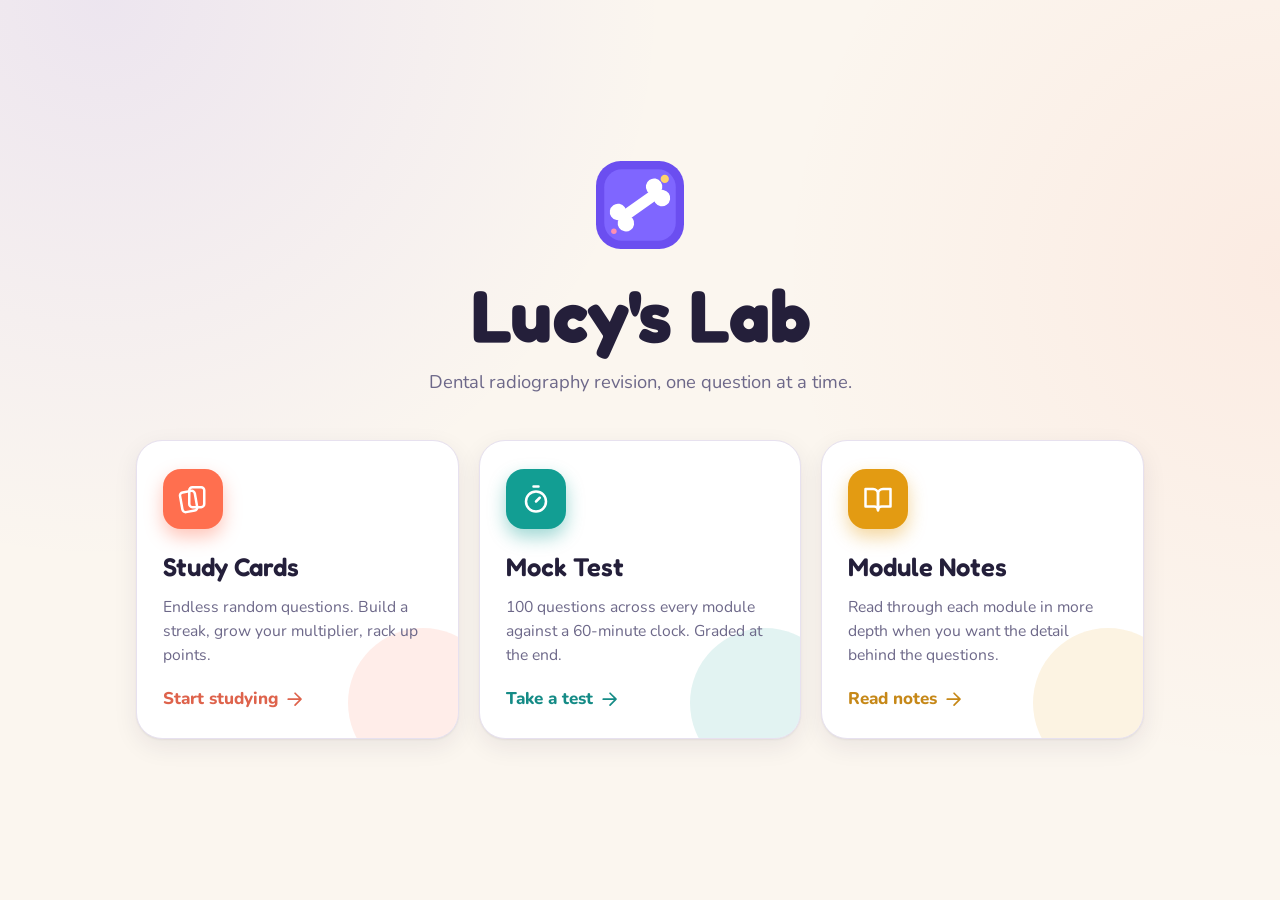
==== index.html @ f3a6582a "Add Lucy's Lab dental radiography revision site Static site (no build step) with Study Cards, a time" ====
<!doctype html>
<html lang="en">
<head>
  <meta charset="utf-8">
  <meta name="viewport" content="width=device-width, initial-scale=1">
  <title>Lucy's Lab</title>
  <meta name="description" content="Radiography revision: study cards, mock tests and module notes.">
  <link rel="icon" href="assets/img/logo.svg" type="image/svg+xml">
  <link rel="preconnect" href="https://fonts.googleapis.com">
  <link rel="preconnect" href="https://fonts.gstatic.com" crossorigin>
  <link href="https://fonts.googleapis.com/css2?family=Fredoka:wght@400;500;600;700&family=Nunito:wght@400;600;700;800&display=swap" rel="stylesheet">
  <link rel="stylesheet" href="assets/css/styles.css">
</head>
<body>
  <main class="home">
    <header class="home-hero">
      <img class="logo" src="assets/img/logo.svg" alt="">
      <h1>Lucy's Lab</h1>
      <p>Dental radiography revision, one question at a time.</p>
    </header>

    <nav class="home-tiles" aria-label="Sections">
      <a class="tile tile-study" href="study.html">
        <span class="tile-icon">
          <svg class="icon" viewBox="0 0 24 24"><rect x="2.5" y="6" width="12" height="16" rx="2.5" transform="rotate(-10 8.5 14)"/><rect x="9" y="2.5" width="12" height="16" rx="2.5"/></svg>
        </span>
        <span class="tile-title">Study Cards</span>
        <span class="tile-desc">Endless random questions. Build a streak, grow your multiplier, rack up points.</span>
        <span class="tile-go">Start studying <svg class="icon" viewBox="0 0 24 24"><path d="M5 12h14M13 5l7 7-7 7"/></svg></span>
      </a>

      <a class="tile tile-mock" href="mock.html">
        <span class="tile-icon">
          <svg class="icon" viewBox="0 0 24 24"><path d="M10 2h4M12 14l3-3"/><circle cx="12" cy="14" r="8"/></svg>
        </span>
        <span class="tile-title">Mock Test</span>
        <span class="tile-desc">100 questions across every module against a 60-minute clock. Graded at the end.</span>
        <span class="tile-go">Take a test <svg class="icon" viewBox="0 0 24 24"><path d="M5 12h14M13 5l7 7-7 7"/></svg></span>
      </a>

      <a class="tile tile-notes" href="notes.html">
        <span class="tile-icon">
          <svg class="icon" viewBox="0 0 24 24"><path d="M2 4h6a4 4 0 0 1 4 4v13a3 3 0 0 0-3-3H2z"/><path d="M22 4h-6a4 4 0 0 0-4 4v13a3 3 0 0 1 3-3h7z"/></svg>
        </span>
        <span class="tile-title">Module Notes</span>
        <span class="tile-desc">Read through each module in more depth when you want the detail behind the questions.</span>
        <span class="tile-go">Read notes <svg class="icon" viewBox="0 0 24 24"><path d="M5 12h14M13 5l7 7-7 7"/></svg></span>
      </a>
    </nav>
  </main>
</body>
</html>
---- assets/css/styles.css ----
/* ==========================================================================
   Lucy's Lab — shared styles
   ========================================================================== */

:root {
  --bg: #fbf6ef;
  --surface: #ffffff;
  --surface-2: #f5f1fa;
  --ink: #241f3a;
  --muted: #6d6889;
  --line: #e7e1ef;
  --primary: #6b4ef0;
  --primary-ink: #ffffff;
  --primary-soft: #ece7ff;
  --study: #ff6f4f;
  --mock: #129e93;
  --notes: #e39b12;
  --good: #1f9d57;
  --good-soft: #e2f6e9;
  --bad: #e0424a;
  --bad-soft: #fde9e9;
  --warn: #d97f00;
  --shadow: 0 1px 2px rgba(36, 31, 58, .06), 0 8px 24px rgba(36, 31, 58, .08);
  --shadow-lg: 0 2px 4px rgba(36, 31, 58, .06), 0 20px 44px rgba(36, 31, 58, .14);
  --radius: 22px;
  --radius-sm: 14px;
  --font-display: 'Fredoka', system-ui, sans-serif;
  --font-body: 'Nunito', system-ui, sans-serif;
  color-scheme: light;
}

@media (prefers-color-scheme: dark) {
  :root {
    --bg: #15131d;
    --surface: #211d2e;
    --surface-2: #2a2539;
    --ink: #f2eff9;
    --muted: #a7a1bf;
    --line: #363049;
    --primary: #9b85ff;
    --primary-ink: #17132a;
    --primary-soft: #2e2650;
    --study: #ff8a6e;
    --mock: #3cc7ba;
    --notes: #f5bb4a;
    --good: #45c97f;
    --good-soft: #1b3326;
    --bad: #ff6b72;
    --bad-soft: #3d2026;
    --warn: #ffad33;
    --shadow: 0 1px 2px rgba(0, 0, 0, .3), 0 8px 24px rgba(0, 0, 0, .25);
    --shadow-lg: 0 2px 4px rgba(0, 0, 0, .3), 0 20px 44px rgba(0, 0, 0, .35);
    color-scheme: dark;
  }
}

*, *::before, *::after { box-sizing: border-box; }

html { -webkit-text-size-adjust: 100%; }

body {
  margin: 0;
  min-height: 100vh;
  background: var(--bg);
  background-image:
    radial-gradient(circle at 8% 0%, color-mix(in srgb, var(--primary) 10%, transparent) 0, transparent 38%),
    radial-gradient(circle at 100% 30%, color-mix(in srgb, var(--study) 8%, transparent) 0, transparent 35%);
  background-attachment: fixed;
  color: var(--ink);
  font-family: var(--font-body);
  font-size: 17px;
  line-height: 1.55;
}

h1, h2, h3, h4 { font-family: var(--font-display); font-weight: 600; line-height: 1.2; margin: 0; }
a { color: var(--primary); }
button { font: inherit; color: inherit; }
[hidden] { display: none !important; }

:focus-visible { outline: 3px solid var(--primary); outline-offset: 2px; }

.icon { width: 1.2em; height: 1.2em; flex: none; fill: none; stroke: currentColor; stroke-width: 2; stroke-linecap: round; stroke-linejoin: round; }

.visually-hidden {
  position: absolute; width: 1px; height: 1px; padding: 0; margin: -1px;
  overflow: hidden; clip: rect(0 0 0 0); white-space: nowrap; border: 0;
}

/* ---------- Top bar ---------- */

.topbar {
  position: sticky; top: 0; z-index: 20;
  display: flex; align-items: center; justify-content: space-between; gap: 12px;
  padding: 10px 20px;
  background: color-mix(in srgb, var(--bg) 82%, transparent);
  backdrop-filter: blur(12px);
  -webkit-backdrop-filter: blur(12px);
  border-bottom: 1px solid var(--line);
}

.brand {
  display: inline-flex; align-items: center; gap: 10px;
  font-family: var(--font-display); font-weight: 600; font-size: 1.25rem;
  color: var(--ink); text-decoration: none;
}
.brand .logo { width: 34px; height: 34px; }

.topnav { display: flex; gap: 4px; }
.topnav a {
  padding: 7px 14px; border-radius: 999px;
  color: var(--muted); text-decoration: none; font-weight: 700; font-size: .95rem;
  transition: background .15s, color .15s;
}
.topnav a:hover { background: var(--surface-2); color: var(--ink); }
.topnav a[aria-current="page"] { background: var(--ink); color: var(--bg); }

@media (max-width: 560px) {
  .topbar { padding: 8px 12px; }
  .brand span { display: none; }
  .topnav a { padding: 6px 11px; font-size: .9rem; }
}

/* ---------- Generic layout ---------- */

.page { width: 100%; max-width: 760px; margin: 0 auto; padding: 24px 16px 64px; }
.page-wide { max-width: 1080px; }

.card {
  background: var(--surface);
  border: 1px solid var(--line);
  border-radius: var(--radius);
  box-shadow: var(--shadow);
  padding: 28px;
}
@media (max-width: 560px) { .card { padding: 20px; border-radius: 18px; } }

.eyebrow {
  font-size: .78rem; font-weight: 800; letter-spacing: .08em; text-transform: uppercase; color: var(--muted);
}

/* ---------- Buttons ---------- */

.btn {
  display: inline-flex; align-items: center; justify-content: center; gap: 8px;
  padding: 12px 22px; border-radius: 999px;
  border: 2px solid transparent;
  font-weight: 800; font-size: 1rem; text-decoration: none; cursor: pointer;
  transition: transform .12s ease, box-shadow .15s, background .15s, border-color .15s;
}
.btn:active { transform: scale(.97); }
.btn-primary { background: var(--primary); color: var(--primary-ink); box-shadow: 0 6px 16px color-mix(in srgb, var(--primary) 35%, transparent); }
.btn-primary:hover { box-shadow: 0 8px 22px color-mix(in srgb, var(--primary) 45%, transparent); transform: translateY(-1px); }
.btn-ghost { background: var(--surface); color: var(--ink); border-color: var(--line); }
.btn-ghost:hover { border-color: var(--muted); }
.btn-danger { background: var(--bad); color: #fff; }
.btn-sm { padding: 8px 16px; font-size: .92rem; }
.btn:disabled { opacity: .45; cursor: not-allowed; transform: none; box-shadow: none; }

/* ---------- Module tag ---------- */

.module-tag {
  --mod: var(--primary);
  display: inline-flex; align-items: center; gap: 6px;
  padding: 4px 11px; border-radius: 999px;
  background: color-mix(in srgb, var(--mod) 14%, transparent);
  color: color-mix(in srgb, var(--mod) 80%, var(--ink));
  font-size: .8rem; font-weight: 800;
}
.module-tag::before { content: ""; width: 7px; height: 7px; border-radius: 50%; background: var(--mod); }

/* ==========================================================================
   Home
   ========================================================================== */

.home {
  min-height: 100vh;
  display: flex; flex-direction: column; justify-content: center; align-items: center;
  padding: 48px 16px;
  max-width: 1040px; margin: 0 auto;
}

.home-hero { text-align: center; margin-bottom: 44px; }
.home-hero .logo { width: 88px; height: 88px; margin-bottom: 14px; animation: float 5s ease-in-out infinite; }
.home-hero h1 { font-size: clamp(2.8rem, 9vw, 4.6rem); font-weight: 700; letter-spacing: -.01em; }
.home-hero p { margin: 8px 0 0; color: var(--muted); font-size: 1.15rem; }

.home-tiles { display: grid; grid-template-columns: repeat(3, 1fr); gap: 20px; width: 100%; }
@media (max-width: 820px) { .home-tiles { grid-template-columns: 1fr; max-width: 480px; } }

.tile {
  --tile: var(--primary);
  position: relative; overflow: hidden;
  display: flex; flex-direction: column; align-items: flex-start; gap: 8px;
  padding: 28px 26px 26px;
  background: var(--surface);
  border: 1px solid var(--line);
  border-radius: 26px;
  box-shadow: var(--shadow);
  color: var(--ink); text-decoration: none;
  transition: transform .2s cubic-bezier(.3, 1.4, .5, 1), box-shadow .2s, border-color .2s;
}
.tile::after {
  content: ""; position: absolute; right: -40px; bottom: -40px; width: 150px; height: 150px; border-radius: 50%;
  background: color-mix(in srgb, var(--tile) 12%, transparent);
  transition: transform .3s ease;
}
.tile:hover { transform: translateY(-6px) rotate(-.6deg); box-shadow: var(--shadow-lg); border-color: color-mix(in srgb, var(--tile) 45%, var(--line)); }
.tile:hover::after { transform: scale(1.35); }
.tile:active { transform: translateY(-2px) scale(.99); }
.tile-study { --tile: var(--study); }
.tile-mock { --tile: var(--mock); }
.tile-notes { --tile: var(--notes); }

.tile-icon {
  display: grid; place-items: center; width: 60px; height: 60px; border-radius: 18px; margin-bottom: 10px;
  background: var(--tile); color: #fff;
  box-shadow: 0 8px 18px color-mix(in srgb, var(--tile) 40%, transparent);
}
.tile-icon .icon { width: 30px; height: 30px; }
.tile-title { font-family: var(--font-display); font-size: 1.6rem; font-weight: 600; }
.tile-desc { color: var(--muted); font-size: .98rem; position: relative; z-index: 1; }
.tile-go {
  margin-top: 10px; display: inline-flex; align-items: center; gap: 6px;
  font-weight: 800; color: color-mix(in srgb, var(--tile) 85%, var(--ink)); position: relative; z-index: 1;
}
.tile:hover .tile-go .icon { transform: translateX(4px); }
.tile-go .icon { transition: transform .2s; }

@media (max-width: 820px) {
  .home-hero { margin-bottom: 28px; }
  .tile { flex-direction: row; flex-wrap: wrap; align-items: center; column-gap: 16px; padding: 20px; }
  .tile-icon { margin: 0; width: 52px; height: 52px; }
  .tile-title { font-size: 1.4rem; }
  .tile-desc { flex-basis: 100%; }
  .tile-go { display: none; }
}

/* ==========================================================================
   Study cards
   ========================================================================== */

.scorebar {
  display: flex; align-items: center; justify-content: space-between; gap: 12px; flex-wrap: wrap;
  margin-bottom: 14px;
}
.score-main { font-family: var(--font-display); font-size: 1.45rem; font-weight: 600; }
.score-main .num { display: inline-block; min-width: 1ch; }
.score-main .sep { color: var(--line); margin: 0 6px; font-weight: 400; }
.score-main .lbl { color: var(--muted); font-weight: 500; }

.mult {
  display: inline-flex; align-items: center; gap: 6px;
  padding: 7px 14px 7px 11px; border-radius: 999px;
  font-family: var(--font-display); font-weight: 700; font-size: 1.15rem;
  background: var(--surface-2); color: var(--muted);
  border: 2px solid var(--line);
  transition: background .3s, color .3s, border-color .3s, box-shadow .3s;
}
.mult[data-level="1"] { background: #fff4d6; color: #b77500; border-color: #ffd36b; }
.mult[data-level="2"] { background: #ffe6d6; color: #d2510f; border-color: #ffab78; }
.mult[data-level="3"] { background: #ffdcdc; color: #d1232f; border-color: #ff8f8f; }
.mult[data-level="4"] {
  background: linear-gradient(135deg, #ff5f8f, #ff8a3d); color: #fff; border-color: transparent;
  animation: glow 1.6s ease-in-out infinite;
}
@media (prefers-color-scheme: dark) {
  .mult[data-level="1"] { background: #3b2f12; color: #ffc94a; border-color: #6a5216; }
  .mult[data-level="2"] { background: #43230f; color: #ff9b5e; border-color: #7a3c15; }
  .mult[data-level="3"] { background: #461920; color: #ff7b84; border-color: #7f2731; }
}
.mult.bump { animation: bump .5s cubic-bezier(.3, 1.8, .5, 1); }
.mult[data-level="4"].bump { animation: bump .5s cubic-bezier(.3, 1.8, .5, 1), glow 1.6s ease-in-out infinite; }
.mult.drop { animation: drop .6s ease; }

.substats { display: flex; gap: 18px; flex-wrap: wrap; color: var(--muted); font-size: .9rem; font-weight: 700; margin: -4px 0 18px; }
.substats b { color: var(--ink); }

.filter {
  margin-bottom: 20px;
  background: var(--surface); border: 1px solid var(--line); border-radius: var(--radius-sm);
  box-shadow: var(--shadow);
}
.filter summary {
  display: flex; align-items: center; justify-content: space-between; gap: 12px;
  padding: 12px 16px; cursor: pointer; list-style: none;
}
.filter summary::-webkit-details-marker { display: none; }
.filter-label { display: flex; flex-direction: column; min-width: 0; }
.filter-summary { font-weight: 800; overflow: hidden; text-overflow: ellipsis; white-space: nowrap; }
.filter-toggle { flex: none; display: inline-flex; align-items: center; gap: 4px; font-weight: 800; font-size: .9rem; color: var(--primary); }
.filter-toggle .icon { transition: transform .2s; }
.filter[open] .filter-toggle .icon { transform: rotate(180deg); }
.filter-body { padding: 4px 16px 16px; border-top: 1px solid var(--line); animation: fadeUp .25s ease; }
.filter-hint { margin: 12px 0 4px; color: var(--muted); font-size: .9rem; }
.filter-group { margin-top: 14px; }
.filter-group-head { display: flex; align-items: baseline; justify-content: space-between; gap: 10px; margin-bottom: 8px; }
.filter-group-head h3 {
  display: flex; align-items: center; gap: 8px;
  font-family: var(--font-body); font-size: .8rem; font-weight: 800; text-transform: uppercase; letter-spacing: .07em; color: var(--muted);
}
.filter-group-head h3::before { content: ""; width: 10px; height: 10px; border-radius: 3px; background: var(--mod); }
.filter-foot { display: flex; justify-content: flex-end; gap: 8px; margin-top: 18px; flex-wrap: wrap; }
.link-btn { background: none; border: none; padding: 2px 0; color: var(--primary); font-weight: 800; font-size: .85rem; cursor: pointer; }
.link-btn:hover { text-decoration: underline; }
.chips { display: flex; flex-wrap: wrap; gap: 8px; }
.chip {
  --mod: var(--ink);
  display: inline-flex; align-items: center; gap: 7px;
  padding: 7px 13px; border-radius: 999px;
  background: var(--surface); border: 2px solid var(--line);
  font-weight: 700; font-size: .9rem; cursor: pointer;
  transition: background .15s, border-color .15s, transform .12s;
}
.chip:hover { border-color: color-mix(in srgb, var(--mod) 50%, var(--line)); }
.chip:active { transform: scale(.96); }
.chip-dot { width: 9px; height: 9px; border-radius: 50%; background: var(--mod); }
.chip-count { color: var(--muted); font-weight: 600; font-size: .8rem; }
.chip[aria-pressed="true"] {
  background: color-mix(in srgb, var(--mod) 14%, var(--surface));
  border-color: var(--mod);
}
.chip:disabled { opacity: .45; cursor: not-allowed; }

.qcard { position: relative; }
.qcard.enter { animation: cardIn .45s cubic-bezier(.2, 1.2, .4, 1); }
.qcard.shake { animation: shake .45s ease; }

.qmeta { display: flex; align-items: center; justify-content: space-between; gap: 10px; margin-bottom: 14px; flex-wrap: wrap; }
.qtype { color: var(--muted); font-size: .85rem; font-weight: 700; }
.qtext { font-size: 1.45rem; font-weight: 500; margin-bottom: 22px; }
@media (max-width: 560px) { .qtext { font-size: 1.25rem; } }

.options { display: grid; gap: 10px; }
.options.tf { grid-template-columns: 1fr 1fr; }

.option {
  display: flex; align-items: center; gap: 14px; width: 100%;
  padding: 13px 16px; text-align: left;
  background: var(--surface); border: 2px solid var(--line); border-radius: var(--radius-sm);
  cursor: pointer;
  transition: transform .12s ease, border-color .15s, background .15s, opacity .2s;
}
.option:hover:not(:disabled) { border-color: var(--primary); transform: translateY(-1px); }
.option:active:not(:disabled) { transform: scale(.985); }
.option:disabled { cursor: default; }
.option .letter {
  flex: none; display: grid; place-items: center; width: 34px; height: 34px; border-radius: 10px;
  background: var(--surface-2); font-family: var(--font-display); font-weight: 600;
  transition: background .15s, color .15s;
}
.option .opt-text { flex: 1; }
.option .opt-note { flex: none; font-size: .78rem; font-weight: 800; text-transform: uppercase; letter-spacing: .04em; }

.options.tf .option { flex-direction: column; justify-content: center; gap: 6px; padding: 22px 12px; text-align: center; font-family: var(--font-display); font-size: 1.3rem; font-weight: 600; }
.options.tf .option .letter { display: none; }

.option.is-selected { border-color: var(--primary); background: var(--primary-soft); }
.option.is-selected .letter { background: var(--primary); color: var(--primary-ink); }
.option.is-correct { border-color: var(--good); background: var(--good-soft); }
.option.is-correct .letter { background: var(--good); color: #fff; }
.option.is-correct .opt-note { color: var(--good); }
.option.is-wrong { border-color: var(--bad); background: var(--bad-soft); }
.option.is-wrong .letter { background: var(--bad); color: #fff; }
.option.is-wrong .opt-note { color: var(--bad); }
.option.is-dim { opacity: .5; }
.option.is-correct.pop { animation: pop .45s cubic-bezier(.3, 1.8, .5, 1); }

.feedback { margin-top: 20px; padding-top: 18px; border-top: 2px dashed var(--line); animation: fadeUp .3s ease; }
.verdict { font-family: var(--font-display); font-size: 1.3rem; font-weight: 600; margin: 0 0 6px; }
.verdict.good { color: var(--good); }
.verdict.bad { color: var(--bad); }
.explanation { margin: 0 0 16px; color: var(--muted); }
.feedback-row { display: flex; justify-content: space-between; align-items: center; gap: 12px; flex-wrap: wrap; }
.kbd-hint { color: var(--muted); font-size: .82rem; }
.kbd-hint kbd { font-family: var(--font-body); font-weight: 800; padding: 1px 6px; border-radius: 6px; border: 1px solid var(--line); background: var(--surface-2); }
@media (hover: none) { .kbd-hint { display: none; } }

.float-points {
  position: fixed; z-index: 60; pointer-events: none;
  font-family: var(--font-display); font-weight: 700; font-size: 1.8rem; color: var(--good);
  text-shadow: 0 2px 0 var(--surface);
  animation: floatUp 1s ease-out forwards;
}

.banner {
  position: fixed; left: 50%; top: 38%; z-index: 70; pointer-events: none;
  transform: translate(-50%, -50%) scale(.6); opacity: 0;
  padding: 18px 30px; border-radius: 24px; text-align: center;
  background: linear-gradient(135deg, #ff5f8f, #ff8a3d); color: #fff;
  box-shadow: 0 20px 50px rgba(255, 95, 143, .45);
}
.banner strong { display: block; font-family: var(--font-display); font-size: 2.2rem; line-height: 1.1; }
.banner span { font-weight: 800; opacity: .9; }
.banner.show { animation: bannerIn 1.8s cubic-bezier(.2, 1.4, .4, 1) forwards; }

.toast {
  position: fixed; left: 50%; bottom: 24px; z-index: 80;
  transform: translateX(-50%);
  padding: 11px 20px; border-radius: 999px;
  background: var(--ink); color: var(--bg); font-weight: 700; font-size: .95rem;
  box-shadow: var(--shadow-lg);
  animation: toastIn 2.6s ease forwards;
}

.empty-state { text-align: center; padding: 40px 20px; color: var(--muted); }
.empty-state h2 { color: var(--ink); margin-bottom: 8px; }

.confetti-canvas { position: fixed; inset: 0; width: 100%; height: 100%; pointer-events: none; z-index: 50; }

/* ==========================================================================
   Mock test
   ========================================================================== */

.intro { text-align: center; padding: 40px 28px; }
.intro-icon {
  display: grid; place-items: center; width: 76px; height: 76px; margin: 0 auto 18px; border-radius: 22px;
  background: var(--mock); color: #fff; box-shadow: 0 10px 22px color-mix(in srgb, var(--mock) 40%, transparent);
}
.intro-icon .icon { width: 38px; height: 38px; }
.intro h1 { font-size: 2.3rem; margin-bottom: 10px; }
.intro p { color: var(--muted); max-width: 460px; margin: 0 auto 8px; }
.intro-facts { display: flex; justify-content: center; gap: 12px; flex-wrap: wrap; margin: 24px 0 28px; }
.fact { padding: 12px 18px; border-radius: 16px; background: var(--surface-2); min-width: 110px; }
.fact b { display: block; font-family: var(--font-display); font-size: 1.6rem; font-weight: 600; line-height: 1.1; }
.fact span { font-size: .85rem; color: var(--muted); font-weight: 700; }
.intro-actions { display: flex; justify-content: center; gap: 10px; flex-wrap: wrap; }
.note { margin-top: 14px; font-size: .9rem; color: var(--warn); font-weight: 700; }
.history { margin-top: 30px; text-align: left; }
.history h3 { font-size: 1rem; margin-bottom: 8px; text-align: center; color: var(--muted); }
.history ul { list-style: none; margin: 0 auto; padding: 0; max-width: 380px; }
.history li { display: flex; justify-content: space-between; padding: 8px 4px; border-bottom: 1px solid var(--line); font-size: .92rem; }
.history li b { font-family: var(--font-display); }

.test-head {
  position: sticky; top: 57px; z-index: 10;
  display: flex; align-items: center; justify-content: space-between; gap: 10px;
  padding: 10px 0; margin-bottom: 12px;
  background: var(--bg);
}
.test-progress { font-weight: 800; }
.test-progress .muted { color: var(--muted); font-weight: 700; }
.progress-track { height: 6px; border-radius: 999px; background: var(--line); overflow: hidden; margin-bottom: 18px; }
.progress-fill { height: 100%; width: 0; background: var(--mock); border-radius: inherit; transition: width .3s ease; }

.timer {
  display: inline-flex; align-items: center; gap: 7px;
  padding: 7px 14px; border-radius: 999px;
  background: var(--surface); border: 2px solid var(--line);
  font-family: var(--font-display); font-weight: 600; font-size: 1.15rem; font-variant-numeric: tabular-nums;
}
.timer.warn { border-color: var(--warn); color: var(--warn); }
.timer.danger { border-color: var(--bad); color: var(--bad); animation: pulse 1s ease-in-out infinite; }

.test-nav { display: flex; justify-content: space-between; gap: 10px; margin-top: 22px; }
.flag-btn[aria-pressed="true"] { background: #fff1d1; border-color: var(--notes); color: #9a6200; }
@media (prefers-color-scheme: dark) { .flag-btn[aria-pressed="true"] { background: #3b2f12; color: var(--notes); } }

.palette-wrap { margin-top: 22px; }
.palette-head { display: flex; justify-content: space-between; align-items: baseline; gap: 10px; margin-bottom: 10px; flex-wrap: wrap; }
.legend { display: flex; gap: 14px; font-size: .8rem; color: var(--muted); font-weight: 700; flex-wrap: wrap; }
.legend i { display: inline-block; width: 11px; height: 11px; border-radius: 4px; margin-right: 5px; vertical-align: -1px; border: 2px solid var(--line); }
.legend .l-ans { background: var(--mock); border-color: var(--mock); }
.legend .l-flag { border-color: var(--notes); background: #fff1d1; }
.palette { display: grid; grid-template-columns: repeat(auto-fill, minmax(38px, 1fr)); gap: 6px; }
.pal {
  position: relative; aspect-ratio: 1; border-radius: 10px;
  border: 2px solid var(--line); background: var(--surface);
  font-weight: 800; font-size: .85rem; cursor: pointer;
  transition: transform .1s, background .15s, border-color .15s;
}
.pal:hover { border-color: var(--muted); }
.pal.answered { background: var(--mock); border-color: var(--mock); color: #fff; }
.pal.flagged { border-color: var(--notes); }
.pal.flagged::after { content: ""; position: absolute; top: 3px; right: 3px; width: 7px; height: 7px; border-radius: 50%; background: var(--notes); }
.pal.current { outline: 3px solid var(--ink); outline-offset: 1px; }

/* Results */
.results-hero { display: grid; grid-template-columns: auto 1fr; gap: 28px; align-items: center; }
@media (max-width: 560px) { .results-hero { grid-template-columns: 1fr; text-align: center; justify-items: center; gap: 16px; } }
.grade {
  --g: var(--good);
  display: grid; place-items: center; width: 132px; height: 132px; border-radius: 50%;
  background: conic-gradient(var(--g) calc(var(--pct, 0) * 1%), var(--line) 0);
  animation: pop .7s cubic-bezier(.3, 1.6, .5, 1);
}
.grade-inner { display: grid; place-items: center; width: 108px; height: 108px; border-radius: 50%; background: var(--surface); }
.grade-letter { font-family: var(--font-display); font-size: 3.6rem; font-weight: 700; color: var(--g); line-height: 1; }
.results-hero h1 { font-size: 2rem; margin-bottom: 4px; }
.results-hero .big { font-family: var(--font-display); font-size: 1.25rem; font-weight: 500; }
.results-hero .muted { color: var(--muted); }
.timeup { display: inline-block; margin-top: 8px; padding: 4px 12px; border-radius: 999px; background: var(--bad-soft); color: var(--bad); font-weight: 800; font-size: .85rem; }

.section-title { font-size: 1.3rem; margin: 30px 0 14px; }

.mod-bars { display: grid; gap: 14px; }
.mod-bar-head { display: flex; justify-content: space-between; gap: 10px; font-weight: 700; font-size: .95rem; margin-bottom: 5px; }
.mod-bar-head span:last-child { color: var(--muted); }
.mod-bar-track { height: 10px; background: var(--line); border-radius: 999px; overflow: hidden; }
.mod-bar-fill { height: 100%; border-radius: inherit; background: var(--mod, var(--primary)); width: 0; transition: width .9s cubic-bezier(.2, .8, .3, 1); }

.review-filters { display: flex; gap: 8px; flex-wrap: wrap; margin-bottom: 14px; }
.review-list { display: grid; gap: 14px; }
.review-item { padding: 20px 22px; }
.review-item .qmeta { margin-bottom: 8px; }
.review-num { font-weight: 800; display: inline-flex; align-items: center; gap: 8px; }
.status-pill { padding: 3px 10px; border-radius: 999px; font-size: .75rem; font-weight: 800; text-transform: uppercase; letter-spacing: .04em; }
.status-pill.correct { background: var(--good-soft); color: var(--good); }
.status-pill.wrong { background: var(--bad-soft); color: var(--bad); }
.status-pill.skipped { background: var(--surface-2); color: var(--muted); }
.review-item .qtext { font-size: 1.12rem; margin-bottom: 12px; }
.review-item .option { padding: 9px 12px; cursor: default; }
.review-item .option .letter { width: 28px; height: 28px; font-size: .9rem; }
.review-item .options.tf { grid-template-columns: 1fr; }
.review-item .options.tf .option { flex-direction: row; padding: 9px 12px; font-family: var(--font-body); font-size: 1rem; font-weight: 400; text-align: left; justify-content: flex-start; }
.review-item .options.tf .option .letter { display: grid; }
.review-item .explanation { margin: 12px 0 0; font-size: .95rem; }
.results-actions { display: flex; gap: 10px; justify-content: center; flex-wrap: wrap; margin-top: 30px; }

/* Dialog */
dialog {
  border: none; border-radius: var(--radius); padding: 28px; max-width: 420px; width: calc(100% - 32px);
  background: var(--surface); color: var(--ink); box-shadow: var(--shadow-lg);
}
dialog::backdrop { background: rgba(20, 16, 35, .45); backdrop-filter: blur(3px); }
dialog[open] { animation: pop .3s cubic-bezier(.3, 1.5, .5, 1); }
dialog h2 { font-size: 1.5rem; margin-bottom: 8px; }
dialog p { color: var(--muted); margin: 0 0 20px; }
.dialog-actions { display: flex; justify-content: flex-end; gap: 10px; flex-wrap: wrap; }

/* ==========================================================================
   Notes
   ========================================================================== */

.notes-layout { display: grid; grid-template-columns: 250px 1fr; gap: 28px; align-items: start; }
.notes-side { position: sticky; top: 80px; }
.notes-side h2 { font-size: 1rem; color: var(--muted); margin: 0 0 10px 6px; font-family: var(--font-body); font-weight: 800; text-transform: uppercase; letter-spacing: .08em; font-size: .78rem; }
.notes-list { list-style: none; margin: 0; padding: 0; display: grid; gap: 4px; }
.notes-list a {
  --mod: var(--primary);
  display: flex; align-items: center; gap: 10px;
  padding: 10px 12px; border-radius: 12px;
  color: var(--ink); text-decoration: none; font-weight: 700; font-size: .96rem;
  border: 2px solid transparent;
  transition: background .15s, border-color .15s;
}
.notes-list a::before { content: ""; flex: none; width: 10px; height: 10px; border-radius: 50%; background: var(--mod); }
.notes-list a:hover { background: var(--surface); }
.notes-list a[aria-current="true"] { background: var(--surface); border-color: var(--mod); box-shadow: var(--shadow); }

.notes-side { max-height: calc(100vh - 100px); overflow-y: auto; scrollbar-width: thin; padding: 2px; }
.notes-list a { padding: 7px 10px; font-size: .92rem; line-height: 1.3; }
.notes-list a::before { display: none; }
.notes-list .num {
  flex: none; display: grid; place-items: center; width: 28px; height: 28px; border-radius: 8px;
  background: color-mix(in srgb, var(--mod) 15%, transparent); color: color-mix(in srgb, var(--mod) 80%, var(--ink));
  font-family: var(--font-display); font-weight: 600; font-size: .85rem;
}
.notes-list a[aria-current="true"] .num { background: var(--mod); color: #fff; }
.notes-select-wrap { display: none; }
.notes-select {
  width: 100%; padding: 12px 40px 12px 14px; border-radius: var(--radius-sm);
  border: 2px solid var(--line); background: var(--surface); color: var(--ink);
  font: inherit; font-weight: 700; appearance: none; -webkit-appearance: none;
  background-image: url("data:image/svg+xml,%3Csvg xmlns='http://www.w3.org/2000/svg' viewBox='0 0 24 24' fill='none' stroke='%236d6889' stroke-width='2.5' stroke-linecap='round' stroke-linejoin='round'%3E%3Cpath d='m6 9 6 6 6-6'/%3E%3C/svg%3E");
  background-repeat: no-repeat; background-position: right 12px center; background-size: 18px;
}

@media (max-width: 820px) {
  .notes-layout { grid-template-columns: 1fr; gap: 16px; }
  .notes-side { position: static; max-height: none; overflow: visible; }
  .notes-side h2, .notes-list { display: none; }
  .notes-select-wrap { display: block; }
}

.notes-head { display: flex; justify-content: space-between; align-items: center; gap: 12px; flex-wrap: wrap; margin-bottom: 8px; }
.prose { max-width: 70ch; }
.prose h1 { font-size: 2.1rem; margin: 6px 0 16px; }
.prose h2 { font-size: 1.45rem; margin: 32px 0 10px; padding-top: 6px; }
.prose h3 { font-size: 1.15rem; margin: 22px 0 8px; }
.prose p, .prose ul, .prose ol { margin: 0 0 14px; }
.prose li { margin-bottom: 4px; }
.prose li::marker { color: var(--mod, var(--primary)); }
.prose strong { font-weight: 800; }
.prose code { font-size: .9em; padding: 1px 6px; border-radius: 6px; background: var(--surface-2); }
.prose blockquote {
  margin: 18px 0; padding: 14px 18px; border-radius: 14px;
  background: color-mix(in srgb, var(--mod, var(--primary)) 10%, var(--surface));
  border-left: 5px solid var(--mod, var(--primary));
}
.prose blockquote p:last-child { margin: 0; }
.prose table { width: 100%; border-collapse: collapse; margin: 0 0 18px; font-size: .95rem; display: block; overflow-x: auto; }
.prose th, .prose td { padding: 9px 12px; border-bottom: 1px solid var(--line); text-align: left; vertical-align: top; }
.prose th { font-weight: 800; background: var(--surface-2); }
.prose hr { border: none; border-top: 2px dashed var(--line); margin: 28px 0; }
.prose .subtitle { margin-top: -8px; color: var(--muted); font-size: 1.1rem; }
.prose mark {
  color: inherit; padding: 0 3px; border-radius: 4px;
  background: linear-gradient(transparent 12%, color-mix(in srgb, #ffd84d 55%, transparent) 12%, color-mix(in srgb, #ffd84d 55%, transparent) 88%, transparent 88%);
  -webkit-box-decoration-break: clone; box-decoration-break: clone;
}
@media (prefers-color-scheme: dark) {
  .prose mark { background: color-mix(in srgb, #ffd84d 28%, transparent); }
}
.prose blockquote.callout-note { --mod: #e8508f; }
.prose blockquote.callout-correction {
  background: color-mix(in srgb, var(--warn) 12%, var(--surface));
  border-left-color: var(--warn);
  font-size: .95rem;
}
.prose blockquote.callout-correction strong:first-child { color: var(--warn); }
.highlight-key { display: inline-flex; align-items: center; gap: 6px; color: var(--muted); font-size: .85rem; font-weight: 700; }
.highlight-key mark { padding: 0 6px; border-radius: 4px; background: color-mix(in srgb, #ffd84d 55%, transparent); color: inherit; }
.notes-foot { margin-top: 28px; padding-top: 20px; border-top: 2px dashed var(--line); display: flex; justify-content: space-between; gap: 10px; flex-wrap: wrap; }

.load-error { text-align: center; }
.load-error code { background: var(--surface-2); padding: 2px 8px; border-radius: 6px; }

.skeleton { height: 18px; border-radius: 8px; background: linear-gradient(90deg, var(--surface-2), var(--line), var(--surface-2)); background-size: 200% 100%; animation: shimmer 1.2s linear infinite; margin-bottom: 12px; }

/* ==========================================================================
   Keyframes
   ========================================================================== */

@keyframes float { 0%, 100% { transform: translateY(0) rotate(-4deg); } 50% { transform: translateY(-8px) rotate(4deg); } }
@keyframes cardIn { from { opacity: 0; transform: translateY(18px) scale(.97); } to { opacity: 1; transform: none; } }
@keyframes fadeUp { from { opacity: 0; transform: translateY(8px); } to { opacity: 1; transform: none; } }
@keyframes shake {
  0%, 100% { transform: translateX(0); }
  20% { transform: translateX(-10px) rotate(-.6deg); }
  40% { transform: translateX(9px) rotate(.5deg); }
  60% { transform: translateX(-6px); }
  80% { transform: translateX(4px); }
}
@keyframes pop { 0% { transform: scale(.85); } 60% { transform: scale(1.06); } 100% { transform: scale(1); } }
@keyframes bump { 0% { transform: scale(1); } 35% { transform: scale(1.35) rotate(-6deg); } 70% { transform: scale(.95) rotate(2deg); } 100% { transform: scale(1); } }
@keyframes drop { 0% { transform: translateY(0); } 30% { transform: translateY(6px) scale(.9); filter: grayscale(1); } 100% { transform: none; } }
@keyframes glow { 0%, 100% { box-shadow: 0 0 0 0 rgba(255, 95, 143, .55); } 50% { box-shadow: 0 0 0 8px rgba(255, 95, 143, 0); } }
@keyframes floatUp { 0% { opacity: 0; transform: translate(-50%, 0) scale(.6); } 20% { opacity: 1; transform: translate(-50%, -16px) scale(1.15); } 100% { opacity: 0; transform: translate(-50%, -90px) scale(1); } }
@keyframes bannerIn {
  0% { opacity: 0; transform: translate(-50%, -50%) scale(.5) rotate(-6deg); }
  15% { opacity: 1; transform: translate(-50%, -50%) scale(1.08) rotate(2deg); }
  25% { transform: translate(-50%, -50%) scale(1) rotate(-1deg); }
  80% { opacity: 1; transform: translate(-50%, -50%) scale(1) rotate(-1deg); }
  100% { opacity: 0; transform: translate(-50%, -70%) scale(.95); }
}
@keyframes toastIn { 0% { opacity: 0; transform: translate(-50%, 16px); } 10%, 85% { opacity: 1; transform: translate(-50%, 0); } 100% { opacity: 0; transform: translate(-50%, 8px); } }
@keyframes pulse { 0%, 100% { transform: scale(1); } 50% { transform: scale(1.05); } }
@keyframes shimmer { to { background-position: -200% 0; } }

@media (prefers-reduced-motion: reduce) {
  *, *::before, *::after { animation-duration: .01ms !important; animation-iteration-count: 1 !important; transition-duration: .01ms !important; }
}
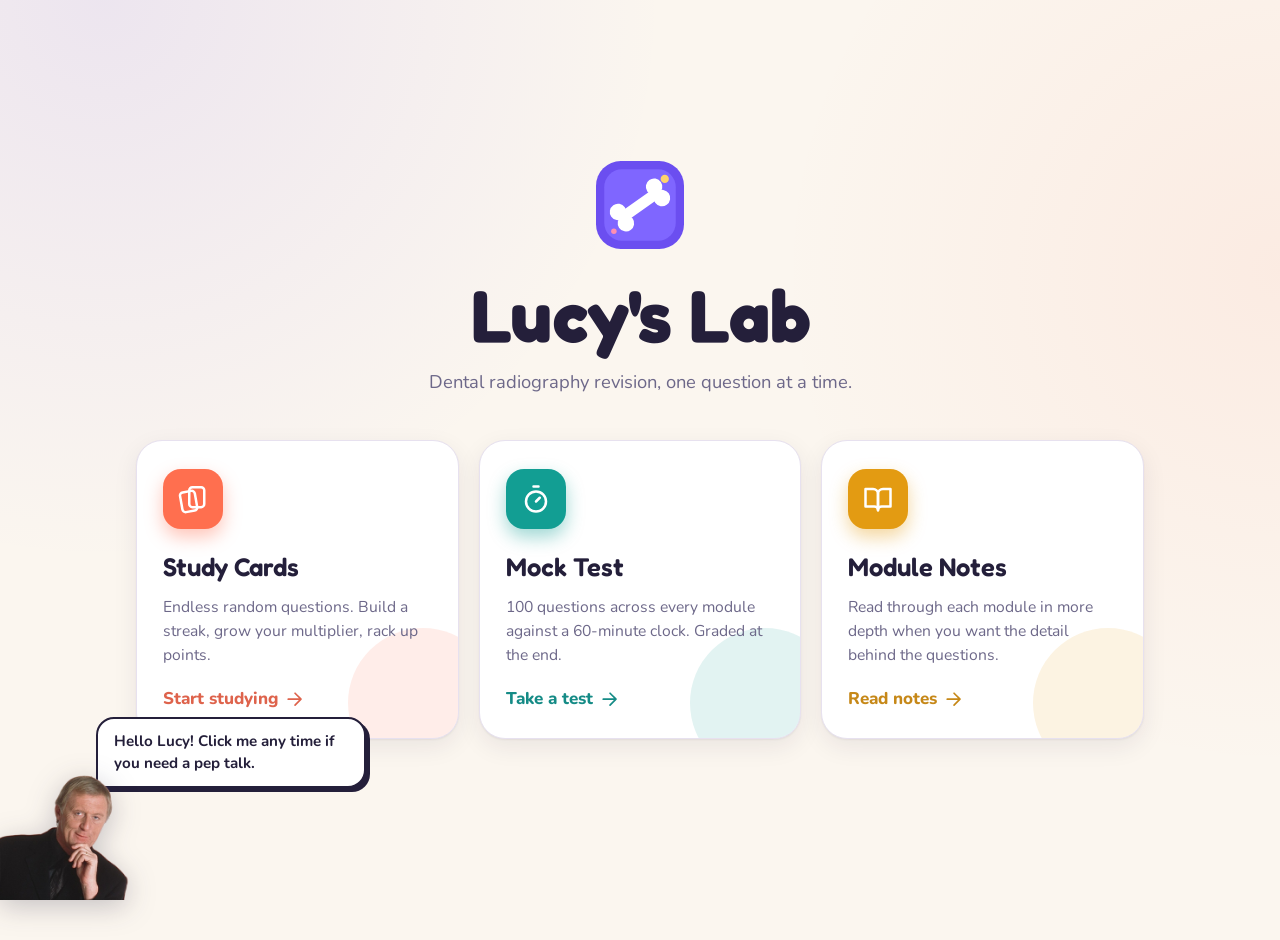
==== commit 515706e0: "Add Chris quiz-host mascot to every page Clickable mascot in the bottom-left corner with a speech bu" ====
--- a/index.html
+++ b/index.html
@@ -48,5 +48,6 @@
       </a>
     </nav>
   </main>
+  <script src="assets/js/chris.js"></script>
 </body>
 </html>
--- a/assets/css/styles.css
+++ b/assets/css/styles.css
@@ -618,6 +618,53 @@
 .skeleton { height: 18px; border-radius: 8px; background: linear-gradient(90deg, var(--surface-2), var(--line), var(--surface-2)); background-size: 200% 100%; animation: shimmer 1.2s linear infinite; margin-bottom: 12px; }
 
 /* ==========================================================================
+   Chris (quiz-host mascot)
+   ========================================================================== */
+
+.chris { position: fixed; left: 0; bottom: 0; z-index: 40; pointer-events: none; }
+.chris-btn {
+  display: block; width: 130px; padding: 0; border: none; background: none; cursor: pointer;
+  pointer-events: auto;
+  transform-origin: 30% 100%;
+  animation: chrisIn .7s cubic-bezier(.2, 1.3, .4, 1) .3s both;
+  transition: transform .2s cubic-bezier(.3, 1.6, .5, 1), filter .2s;
+  filter: drop-shadow(0 6px 14px rgba(36, 31, 58, .25));
+}
+.chris-btn img { display: block; width: 100%; height: auto; user-select: none; -webkit-user-drag: none; }
+.chris-btn:hover { transform: translateY(-6px) rotate(2deg); }
+.chris-btn:active { transform: translateY(-2px) scale(.97); }
+.chris-btn:focus-visible { outline-offset: -4px; border-radius: 16px; }
+.chris.talking .chris-btn { animation: chrisTalk .9s ease-in-out 2; }
+
+.chris-bubble {
+  position: absolute; left: 96px; bottom: 112px; width: max-content; max-width: 270px;
+  padding: 12px 16px; border-radius: 18px 18px 18px 6px;
+  background: var(--surface); color: var(--ink); border: 2px solid var(--ink);
+  box-shadow: 4px 4px 0 var(--ink);
+  font-weight: 700; font-size: .95rem; line-height: 1.4;
+  pointer-events: none; /* clicks pass through to answer buttons underneath */
+  transform-origin: 0 100%;
+}
+.chris-bubble p { margin: 0; }
+.chris-bubble::after {
+  content: ""; position: absolute; left: -2px; bottom: -14px;
+  width: 18px; height: 14px; background: var(--ink);
+  clip-path: polygon(0 0, 100% 0, 0 100%);
+}
+.chris-bubble.pop { animation: bubbleIn .35s cubic-bezier(.3, 1.6, .5, 1); }
+
+/* Leave room so the end of each page can scroll clear of Chris. */
+body { padding-bottom: 40px; }
+
+@media (max-width: 560px) {
+  .chris-btn { width: 84px; }
+  .chris-bubble { left: 62px; bottom: 74px; max-width: calc(100vw - 78px); font-size: .9rem; padding: 10px 13px; }
+  body { padding-bottom: 80px; }
+}
+
+@media print { .chris { display: none; } }
+
+/* ==========================================================================
    Keyframes
    ========================================================================== */
 
@@ -646,6 +693,9 @@
 @keyframes toastIn { 0% { opacity: 0; transform: translate(-50%, 16px); } 10%, 85% { opacity: 1; transform: translate(-50%, 0); } 100% { opacity: 0; transform: translate(-50%, 8px); } }
 @keyframes pulse { 0%, 100% { transform: scale(1); } 50% { transform: scale(1.05); } }
 @keyframes shimmer { to { background-position: -200% 0; } }
+@keyframes chrisIn { from { transform: translateY(110%); } to { transform: none; } }
+@keyframes chrisTalk { 0%, 100% { transform: rotate(0); } 25% { transform: rotate(-3deg) translateY(-3px); } 75% { transform: rotate(2deg); } }
+@keyframes bubbleIn { from { opacity: 0; transform: scale(.6) translateY(10px); } to { opacity: 1; transform: none; } }
 
 @media (prefers-reduced-motion: reduce) {
   *, *::before, *::after { animation-duration: .01ms !important; animation-iteration-count: 1 !important; transition-duration: .01ms !important; }
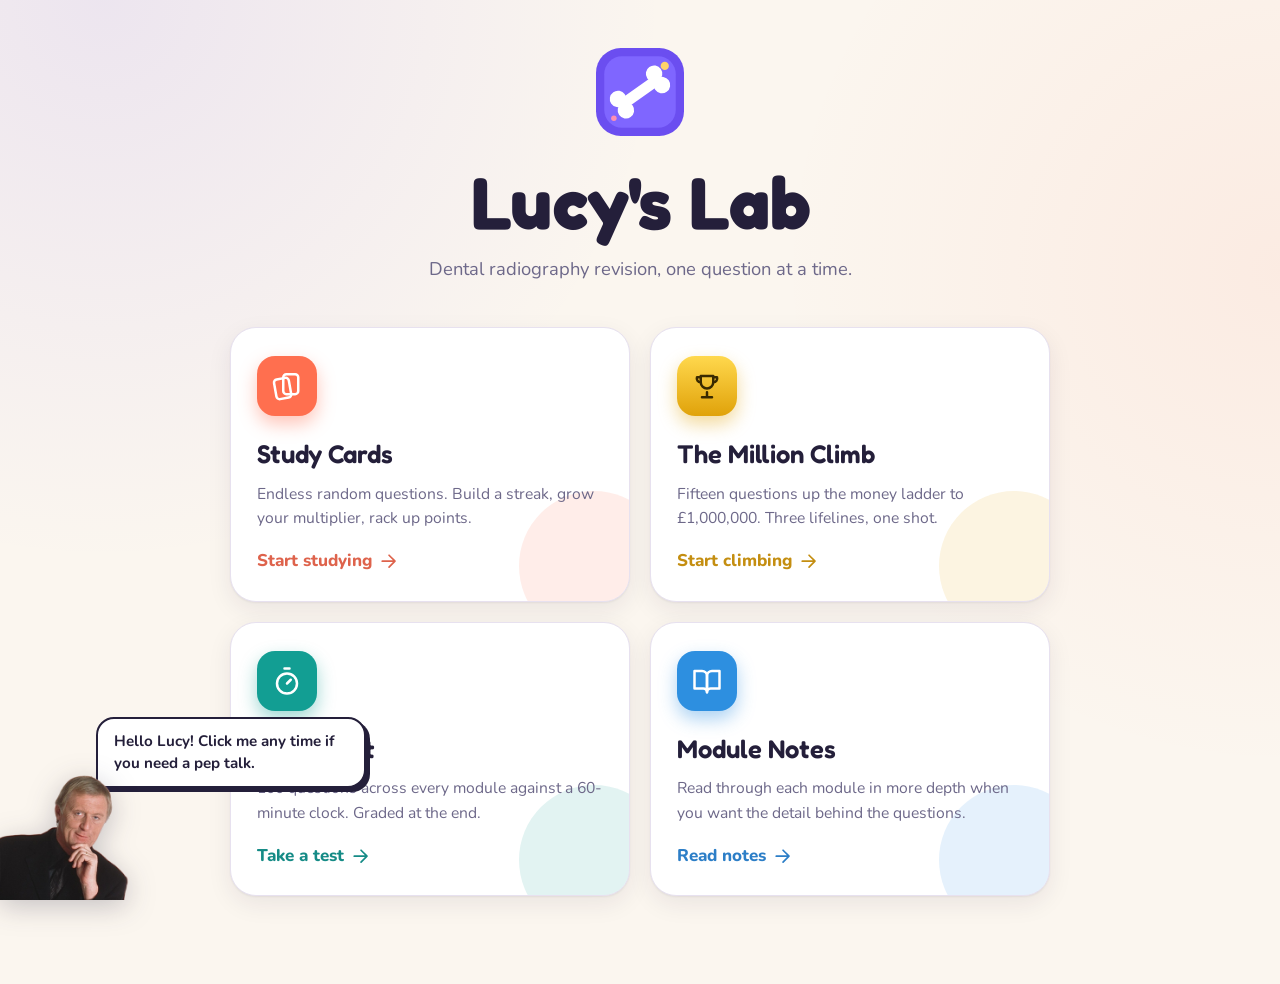
==== commit f5aad78a: "Add The Million Climb game mode 15-question prize ladder from £100 to £1,000,000 with safe points, w" ====
--- a/index.html
+++ b/index.html
@@ -29,6 +29,15 @@
         <span class="tile-go">Start studying <svg class="icon" viewBox="0 0 24 24"><path d="M5 12h14M13 5l7 7-7 7"/></svg></span>
       </a>
 
+      <a class="tile tile-climb" href="climb.html">
+        <span class="tile-icon">
+          <svg class="icon" viewBox="0 0 24 24"><path d="M8 21h8M12 17v4M7 4h10v5a5 5 0 0 1-10 0z"/><path d="M17 5h3a3 3 0 0 1-3 4M7 5H4a3 3 0 0 0 3 4"/></svg>
+        </span>
+        <span class="tile-title">The Million Climb</span>
+        <span class="tile-desc">Fifteen questions up the money ladder to £1,000,000. Three lifelines, one shot.</span>
+        <span class="tile-go">Start climbing <svg class="icon" viewBox="0 0 24 24"><path d="M5 12h14M13 5l7 7-7 7"/></svg></span>
+      </a>
+
       <a class="tile tile-mock" href="mock.html">
         <span class="tile-icon">
           <svg class="icon" viewBox="0 0 24 24"><path d="M10 2h4M12 14l3-3"/><circle cx="12" cy="14" r="8"/></svg>
--- a/assets/css/styles.css
+++ b/assets/css/styles.css
@@ -184,7 +184,7 @@
 .home-hero h1 { font-size: clamp(2.8rem, 9vw, 4.6rem); font-weight: 700; letter-spacing: -.01em; }
 .home-hero p { margin: 8px 0 0; color: var(--muted); font-size: 1.15rem; }
 
-.home-tiles { display: grid; grid-template-columns: repeat(3, 1fr); gap: 20px; width: 100%; }
+.home-tiles { display: grid; grid-template-columns: repeat(2, 1fr); gap: 20px; width: 100%; max-width: 820px; }
 @media (max-width: 820px) { .home-tiles { grid-template-columns: 1fr; max-width: 480px; } }
 
 .tile {
@@ -209,7 +209,9 @@
 .tile:active { transform: translateY(-2px) scale(.99); }
 .tile-study { --tile: var(--study); }
 .tile-mock { --tile: var(--mock); }
-.tile-notes { --tile: var(--notes); }
+.tile-notes { --tile: #2d8fe0; }
+.tile-climb { --tile: var(--gold); }
+.tile-climb .tile-icon { background: linear-gradient(180deg, #ffd84d, var(--gold)); color: #3a2a00; }
 
 .tile-icon {
   display: grid; place-items: center; width: 60px; height: 60px; border-radius: 18px; margin-bottom: 10px;
@@ -618,6 +620,144 @@
 .skeleton { height: 18px; border-radius: 8px; background: linear-gradient(90deg, var(--surface-2), var(--line), var(--surface-2)); background-size: 200% 100%; animation: shimmer 1.2s linear infinite; margin-bottom: 12px; }
 
 /* ==========================================================================
+   The Million Climb
+   ========================================================================== */
+
+:root { --gold: #e0a20a; --gold-ink: #8a5f00; --gold-soft: #fff4d1; }
+@media (prefers-color-scheme: dark) { :root { --gold: #f5bb2a; --gold-ink: #ffd36b; --gold-soft: #3a2e10; } }
+
+.btn-gold {
+  background: linear-gradient(180deg, #ffd84d, var(--gold)); color: #3a2a00;
+  box-shadow: 0 6px 16px color-mix(in srgb, var(--gold) 40%, transparent);
+}
+.btn-gold:hover { box-shadow: 0 8px 22px color-mix(in srgb, var(--gold) 55%, transparent); transform: translateY(-1px); }
+
+.climb-page { max-width: 1180px; }
+.climb-icon { background: linear-gradient(180deg, #ffd84d, var(--gold)); color: #3a2a00; box-shadow: 0 10px 22px color-mix(in srgb, var(--gold) 40%, transparent); }
+.climb-rules { text-align: left; max-width: 450px; margin: 0 auto 26px; padding-left: 20px; color: var(--muted); }
+.climb-rules li { margin-bottom: 4px; }
+.climb-rules b { color: var(--ink); }
+.climb-best { margin-top: 16px; font-weight: 800; color: var(--gold-ink); }
+
+.climb-layout { display: grid; grid-template-columns: 112px minmax(0, 1fr) 230px; gap: 24px; align-items: start; }
+
+/* Lifelines */
+.lifelines { position: sticky; top: 84px; display: flex; flex-direction: column; align-items: center; gap: 14px; }
+.lifeline {
+  display: flex; flex-direction: column; align-items: center; gap: 6px;
+  padding: 2px; border: none; background: none; cursor: pointer;
+}
+.ll-icon {
+  position: relative; display: grid; place-items: center; overflow: hidden;
+  width: 68px; height: 68px; border-radius: 50%;
+  background: var(--surface); border: 3px solid var(--gold); color: var(--gold-ink);
+  box-shadow: 0 6px 16px color-mix(in srgb, var(--gold) 30%, transparent);
+  transition: transform .2s cubic-bezier(.3, 1.6, .5, 1), opacity .2s;
+}
+.ll-icon .icon { width: 30px; height: 30px; }
+.ll-half { font-family: var(--font-display); font-size: 1.9rem; font-weight: 700; line-height: 1; }
+.ll-icon img { width: 100%; height: 100%; object-fit: cover; transform: scale(2); transform-origin: 63% 36%; }
+.ll-name { font-size: .8rem; font-weight: 800; text-align: center; line-height: 1.2; color: var(--ink); }
+.lifeline:hover:not(:disabled) .ll-icon { transform: translateY(-3px) scale(1.06); }
+.lifeline:disabled { cursor: not-allowed; }
+.lifeline:disabled:not(.used) .ll-icon { opacity: .6; }
+.lifeline.used .ll-icon > * { opacity: .3; }
+.lifeline.used .ll-name { color: var(--muted); text-decoration: line-through; }
+.lifeline.used .ll-icon::after {
+  content: ""; position: absolute; inset: 10px;
+  background:
+    linear-gradient(45deg, transparent 45%, var(--bad) 45%, var(--bad) 55%, transparent 55%),
+    linear-gradient(-45deg, transparent 45%, var(--bad) 45%, var(--bad) 55%, transparent 55%);
+}
+
+/* Question area */
+.climb-title { text-align: center; margin-bottom: 14px; }
+.climb-title h1 { font-size: 2.1rem; color: var(--gold-ink); }
+.climb-title h1.million { animation: pulse 1.4s ease-in-out infinite; }
+.option.is-locked { border-color: var(--gold); background: var(--gold-soft); animation: lockPulse .8s ease-in-out infinite; }
+.option.is-locked .letter { background: var(--gold); color: #3a2a00; }
+.option.is-removed { opacity: .15; pointer-events: none; }
+.climb-actions { display: flex; justify-content: space-between; gap: 10px; flex-wrap: wrap; margin-top: 20px; }
+
+/* Poll the class */
+.poll { margin-top: 18px; padding: 14px 16px 12px; border-radius: var(--radius-sm); background: var(--surface-2); animation: fadeUp .3s ease; }
+.poll .eyebrow { display: block; text-align: center; margin-bottom: 8px; }
+.poll-bars { display: flex; justify-content: center; align-items: stretch; gap: 16px; height: 170px; }
+.poll-col { display: flex; flex-direction: column; align-items: center; gap: 6px; width: 54px; }
+.poll-col.off { opacity: .3; }
+.poll-pct { font-weight: 800; font-size: .9rem; min-height: 1.2em; }
+.poll-track { flex: 1; width: 100%; display: flex; align-items: flex-end; border-radius: 10px; background: var(--line); overflow: hidden; }
+.poll-fill { width: 100%; height: 0; border-radius: 10px 10px 0 0; background: linear-gradient(180deg, #ffd84d, var(--gold)); transition: height 1.3s cubic-bezier(.2, .8, .3, 1); }
+.poll-letter { font-family: var(--font-display); font-weight: 600; }
+
+/* Ladder */
+.ladder {
+  position: sticky; top: 84px; padding: 10px;
+  background: var(--surface); border: 1px solid var(--line); border-radius: var(--radius); box-shadow: var(--shadow);
+}
+.ladder-list { list-style: none; margin: 0; padding: 0; display: flex; flex-direction: column; gap: 2px; }
+.rung {
+  display: flex; justify-content: space-between; gap: 10px; padding: 5px 12px; border-radius: 10px;
+  font-weight: 700; font-size: .92rem; color: var(--muted); font-variant-numeric: tabular-nums;
+  transition: background .3s, color .3s, transform .3s;
+}
+.rung-num { opacity: .7; min-width: 1.6em; }
+.rung.safe { color: var(--gold-ink); font-weight: 800; }
+.rung.safe .rung-prize::before { content: "★ "; font-size: .8em; }
+.rung.top { font-family: var(--font-display); font-size: 1.05rem; color: var(--ink); }
+.rung.done { color: var(--good); }
+.rung.current { background: linear-gradient(90deg, #ffd84d, var(--gold)); color: #3a2a00; transform: scale(1.04); box-shadow: 0 4px 12px color-mix(in srgb, var(--gold) 35%, transparent); }
+.rung.rung-win { animation: rungWin .8s ease; }
+
+/* Compact ladder for phones */
+.climb-strip { display: none; flex-direction: column; gap: 6px; margin-bottom: 14px; }
+.strip-dots { display: flex; gap: 3px; }
+.strip-dot { flex: 1; height: 8px; border-radius: 999px; background: var(--line); }
+.strip-dot.safe { box-shadow: inset 0 0 0 2px var(--gold); }
+.strip-dot.done { background: var(--good); box-shadow: none; }
+.strip-dot.current { background: var(--gold); box-shadow: none; }
+.strip-text { font-size: .85rem; font-weight: 800; color: var(--muted); text-align: center; }
+
+@media (max-width: 900px) {
+  .climb-layout { grid-template-columns: 1fr; gap: 14px; }
+  .lifelines { position: static; flex-direction: row; justify-content: center; gap: 22px; }
+  .lifelines > .eyebrow { display: none; }
+  .ll-icon { width: 56px; height: 56px; }
+  .ladder { display: none; }
+  .climb-strip { display: flex; }
+  .climb-title h1 { font-size: 1.7rem; }
+}
+
+/* Winning the million */
+.win {
+  position: fixed; inset: 0; z-index: 35; /* below Chris (40) and the confetti (50) */
+  display: grid; place-items: center; padding: 24px; overflow: hidden; text-align: center; color: #fff;
+  background: radial-gradient(circle at 50% 45%, #4a3592 0%, #1d1538 55%, #0f0a20 100%);
+}
+.win.show { animation: winIn .6s ease; }
+.win-rays {
+  position: absolute; inset: -50%;
+  background: repeating-conic-gradient(from 0deg, rgba(255, 216, 77, .14) 0deg 9deg, transparent 9deg 18deg);
+  -webkit-mask-image: radial-gradient(circle, #000 0%, transparent 55%);
+  mask-image: radial-gradient(circle, #000 0%, transparent 55%);
+  animation: spin 40s linear infinite;
+}
+.win-content { position: relative; max-width: 720px; }
+.win-eyebrow { font-weight: 800; letter-spacing: .12em; text-transform: uppercase; color: #ffd84d; }
+.win-amount {
+  margin: 12px 0 8px; font-family: var(--font-display); font-weight: 700; line-height: 1;
+  font-size: clamp(3.2rem, 14vw, 8.5rem); font-variant-numeric: tabular-nums;
+  background: linear-gradient(180deg, #fffbe8 10%, #ffd84d 50%, #e39b12 90%);
+  -webkit-background-clip: text; background-clip: text; color: transparent;
+  filter: drop-shadow(0 8px 30px rgba(255, 200, 60, .45));
+  animation: winPop 1s cubic-bezier(.2, 1.4, .4, 1) .2s both;
+}
+.win-sub { margin: 0; font-size: 1.2rem; color: rgba(255, 255, 255, .85); }
+.win-actions { display: flex; justify-content: center; gap: 10px; flex-wrap: wrap; margin-top: 28px; }
+.win-btn-ghost { background: transparent; color: #fff; border-color: rgba(255, 255, 255, .4); }
+.win-btn-ghost:hover { border-color: #fff; }
+
+/* ==========================================================================
    Chris (quiz-host mascot)
    ========================================================================== */
 
@@ -693,6 +833,11 @@
 @keyframes toastIn { 0% { opacity: 0; transform: translate(-50%, 16px); } 10%, 85% { opacity: 1; transform: translate(-50%, 0); } 100% { opacity: 0; transform: translate(-50%, 8px); } }
 @keyframes pulse { 0%, 100% { transform: scale(1); } 50% { transform: scale(1.05); } }
 @keyframes shimmer { to { background-position: -200% 0; } }
+@keyframes lockPulse { 0%, 100% { box-shadow: 0 0 0 0 color-mix(in srgb, var(--gold) 50%, transparent); } 50% { box-shadow: 0 0 0 6px color-mix(in srgb, var(--gold) 0%, transparent); } }
+@keyframes rungWin { 0% { transform: scale(1); } 40% { transform: scale(1.12); background: var(--good-soft); } 100% { transform: scale(1); } }
+@keyframes winIn { from { opacity: 0; } to { opacity: 1; } }
+@keyframes winPop { from { opacity: 0; transform: scale(.4); } to { opacity: 1; transform: none; } }
+@keyframes spin { to { transform: rotate(360deg); } }
 @keyframes chrisIn { from { transform: translateY(110%); } to { transform: none; } }
 @keyframes chrisTalk { 0%, 100% { transform: rotate(0); } 25% { transform: rotate(-3deg) translateY(-3px); } 75% { transform: rotate(2deg); } }
 @keyframes bubbleIn { from { opacity: 0; transform: scale(.6) translateY(10px); } to { opacity: 1; transform: none; } }
